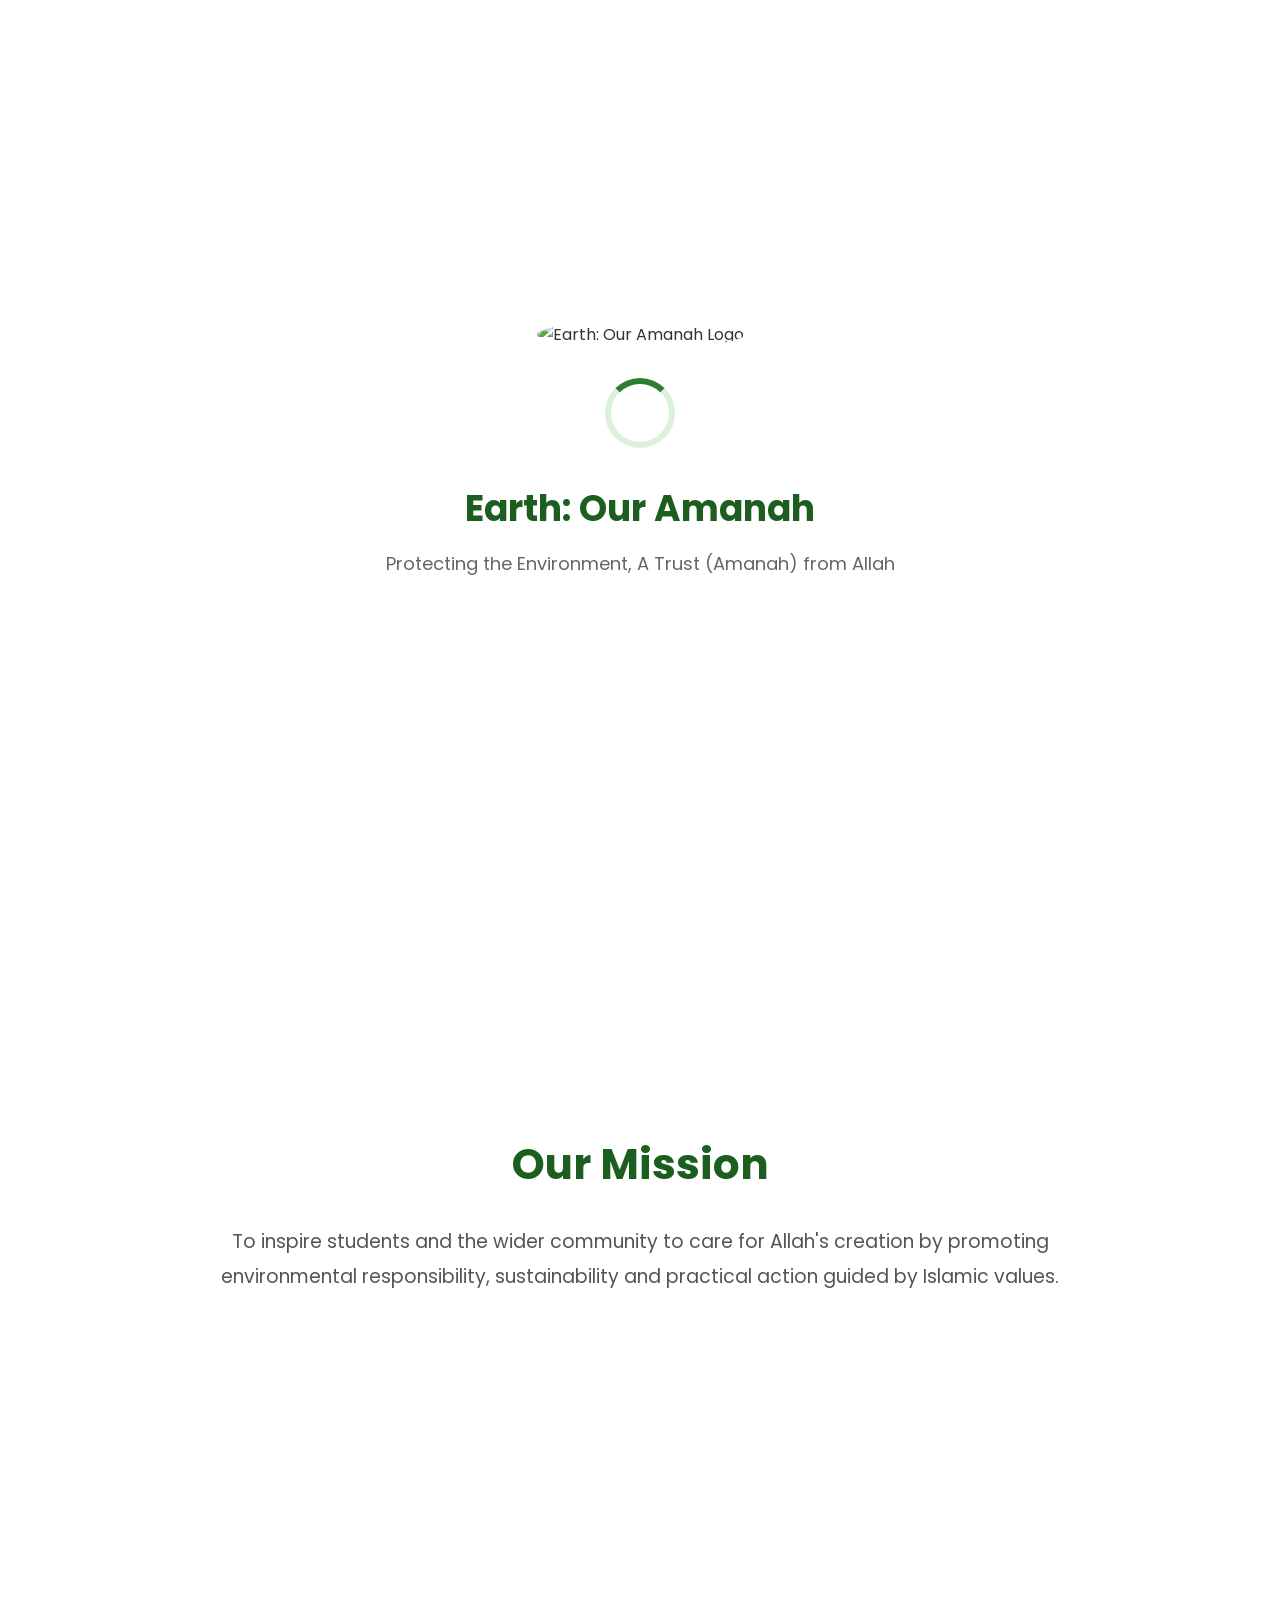
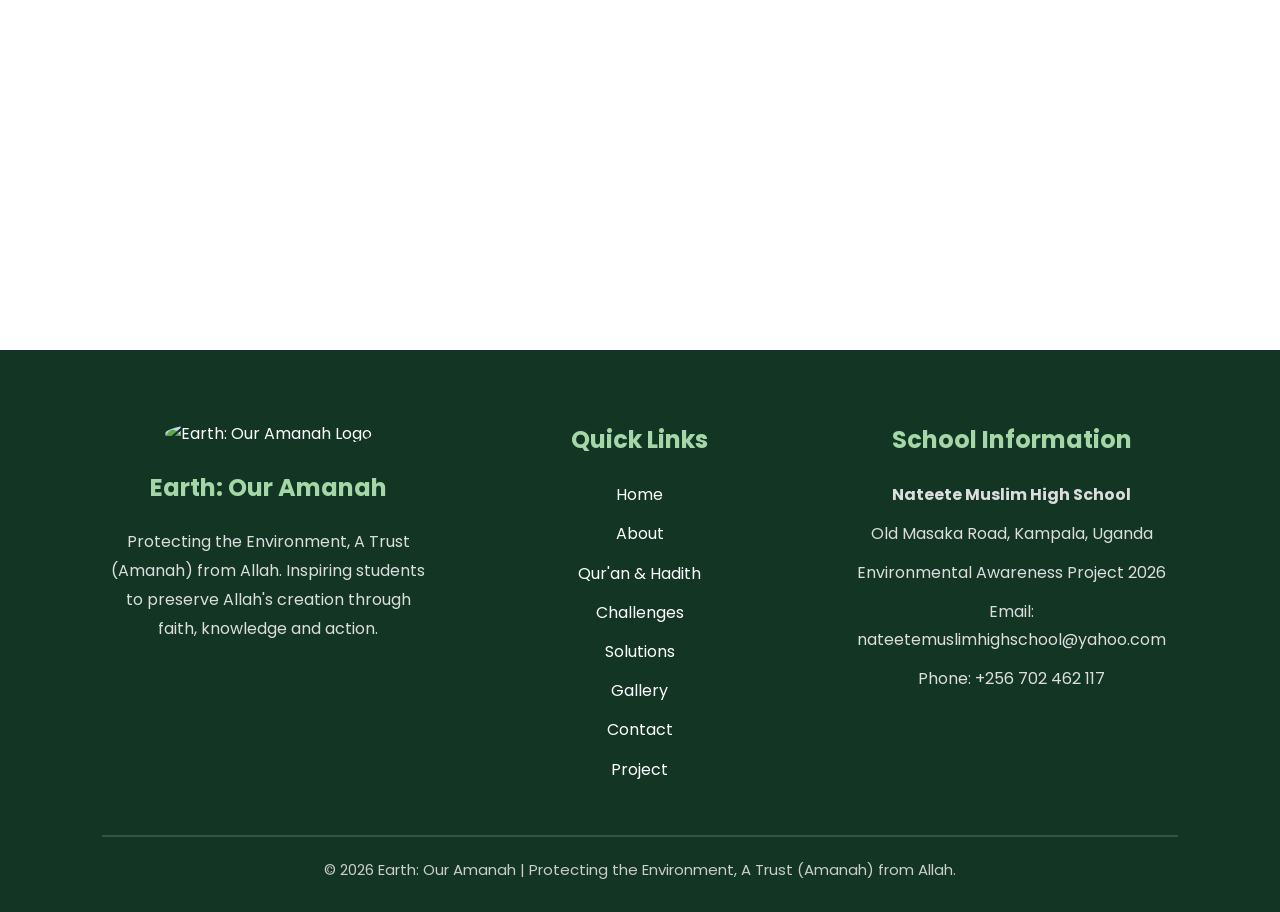
==== index.html @ 44d9da60 "Add files via upload" ====
<!DOCTYPE html>
<html lang="en">

<head>

    <meta charset="UTF-8">
    <meta name="viewport" content="width=device-width, initial-scale=1.0">

    <title>Earth: Our Amanah</title>

    <!-- Google Fonts -->

    <link rel="preconnect" href="https://fonts.googleapis.com">

    <link rel="preconnect" href="https://fonts.gstatic.com" crossorigin>

    <link href="https://fonts.googleapis.com/css2?family=Poppins:wght@300;400;500;600;700&display=swap" rel="stylesheet">

    <!-- Font Awesome -->

    <link rel="stylesheet"
        href="https://cdnjs.cloudflare.com/ajax/libs/font-awesome/6.6.0/css/all.min.css">

    <link rel="stylesheet" href="style.css">

</head>

<body>
<!-- ================= PRELOADER ================= -->

<div id="preloader">

    <div class="loader-content">

        <img src="images/logo.png"
             alt="Earth: Our Amanah Logo"
             class="loader-logo">

        <div class="loader-ring"></div>

        <h2>Earth: Our Amanah</h2>

        <p>Protecting the Environment, A Trust (Amanah) from Allah</p>

    </div>

</div>
    <!-- ================= NAVIGATION ================= -->

    <header>

        <nav class="navbar">

            <div class="logo">

               <img src="images/logo.png" alt="Logo">

                Earth: Our Amanah

            </div>
<div class="menu-toggle">

    <i class="fa-solid fa-bars"></i>

</div>
            <ul class="nav-links">

                <li><a href="index.html" class="active">Home </a></li>

                <li><a href="about.html">About</a></li>

                <li><a href="quran-hadith.html">Qur'an & Hadith</a></li>

                <li><a href="challenges.html">Challenges</a></li>

                <li><a href="solutions.html">Solutions</a></li>

                <li><a href="school.html">Our School</a></li>

                <li><a href="gallery.html">Gallery</a></li>

                <li><a href="contact.html">Contact</a></li>

                <li><a href="project.html">Project</a></li>

            </ul>

        </nav>

    </header>
<!-- ================= KNOWLEDGE BAR ================= -->

<section class="knowledge-bar">

    <div id="knowledgeText">
🌍 DID YOU KNOW?

🌱 Planting one tree can provide oxygen for several people.

☪ "And do not waste, for Allah does not love the wasteful."
(Qur'an 7:31)

♻ Recycling one aluminium can saves enough energy to power a television for hours.

        🌍 "Allah has appointed mankind as stewards (Khalifah) of the Earth."

    </div>

</section>
    <!-- ================= HERO ================= -->

    <section class="hero reveal">

        <div class="hero-content">

            <span class="badge">

                🌿 N.M.H.S S.6 2026 Protecting the Environment Project

            </span>

            <h1>

                Protecting the Environment

            </h1>

            <h2>

                A Trust (Amanah) from Allah

            </h2>

            <p>

                Discover how Islamic teachings inspire us to care for Allah's creation,
                protect nature, conserve resources and build a cleaner future for generations to come.

            </p>

            <div class="buttons">

                <a href="about.html" class="btn-primary">

                    Explore Website

                </a>

                <a href="gallery.html" class="btn-secondary">

                    View Gallery

                </a>

            </div>

        </div>

        <div class="hero-image">

            <img src="images/earth.jpg" alt="Earth Illustration">

        </div>

    </section>
<section class="mission">

    <div class="container">

        <h2>Our Mission</h2>

        <p>

            To inspire students and the wider community to care for Allah's creation by promoting environmental responsibility, sustainability and practical action guided by Islamic values.

        </p>

    </div>

</section>
<section class="theme reveal">

    <div class="theme-text">

        <h2>School Theme</h2>

        <h3>

            Protecting the Environment,

            A Trust (Amanah) from Allah

        </h3>

        <p>

            Our NAMSA Day 2026 theme reminds us that caring for the environment is both a civic responsibility and an act of worship. Through education and action, we strive to preserve Allah's creation for present and future generations.

        </p>

    </div>

    <div class="theme-image">

        <img src="images/theme.jpg" alt="School Theme">

    </div>

</section>
    <!-- ================= WELCOME ================= -->

    <section class="welcome reveal">

        <h2>

            Welcome to Earth: Our Amanah

        </h2>

        <p>

            This website has been developed to promote environmental awareness through
            the teachings of Islam. Explore practical ways to protect nature,
            understand environmental challenges and discover how every individual
            can contribute towards a healthier planet.

        </p>

    </section>

    <!-- ================= EXPLORE ================= -->

    <section class="explore reveal">

        <h2>Explore the Website</h2>

        <div class="cards">

            <a href="about.html" class="card">

                <i class="fa-solid fa-seedling"></i>

                <h3>About Amanah</h3>

                <p>Understand our responsibility as caretakers of the Earth.</p>

            </a>

            <a href="quran-hadith.html" class="card">

                <i class="fa-solid fa-book-quran"></i>

                <h3>Qur'an & Hadith</h3>

                <p>Learn what Islam teaches about protecting the environment.</p>

            </a>

            <a href="challenges.html" class="card">

                <i class="fa-solid fa-earth-africa"></i>

                <h3>Challenges</h3>

                <p>Discover today's major environmental problems.</p>

            </a>

            <a href="solutions.html" class="card">

                <i class="fa-solid fa-recycle"></i>

                <h3>Solutions</h3>

                <p>Simple actions that create a lasting impact.</p>

            </a>

            <a href="school.html" class="card">

                <i class="fa-solid fa-school"></i>

                <h3>Our School</h3>

                <p>See our environmental initiatives and activities.</p>

            </a>

            <a href="gallery.html" class="card">

                <i class="fa-solid fa-image"></i>

                <h3>Gallery</h3>

                <p>Browse photographs from environmental campaigns.</p>

            </a>

        </div>

    </section>

    <!-- ================= QUOTE ================= -->

    <section class="quote reveal">

        <blockquote>

            "And do not cause corruption upon the earth after it has been set in order."

        </blockquote>

        <span>

            — Surah Al-A'raf (7:56)

        </span>

    </section>

   <!-- ================= FOOTER ================= -->

<footer class="footer">

    <div class="footer-container">

        <!-- About -->
        <div class="footer-column">

            <img src="images/logo.png" alt="Earth: Our Amanah Logo" class="footer-logo">

            <h3>Earth: Our Amanah</h3>

            <p>
                Protecting the Environment, A Trust (Amanah) from Allah.
                Inspiring students to preserve Allah's creation through
                faith, knowledge and action.
            </p>

        </div>

        <!-- Quick Links -->
        <div class="footer-column">

            <h3>Quick Links</h3>

            <ul>

                <li><a href="index.html">Home</a></li>

                <li><a href="about.html">About</a></li>

                <li><a href="quran-hadith.html">Qur'an & Hadith</a></li>

                <li><a href="challenges.html">Challenges</a></li>

                <li><a href="solutions.html">Solutions</a></li>

                <li><a href="gallery.html">Gallery</a></li>

                <li><a href="contact.html">Contact</a></li>

                <li><a href="project.html">Project</a></li>

            </ul>

        </div>

        <!-- Contact -->
        <div class="footer-column">

            <h3>School Information</h3>

            <p><strong>Nateete Muslim High School</strong></p>

            <p>Old Masaka Road, Kampala, Uganda</p>

            <p>Environmental Awareness Project 2026</p>

            <p>Email: nateetemuslimhighschool@yahoo.com</p>

            <p>Phone: +256 702 462 117</p>

        </div>

    </div>

    <hr>

    <div class="footer-bottom">

        <p>
            © 2026 Earth: Our Amanah | Protecting the Environment, A Trust (Amanah) from Allah.
        </p>

    </div>

</footer>
<!-- ================= BACK TO TOP ================= -->

<button id="backToTop" title="Back to Top">

    <i class="fa-solid fa-arrow-up"></i>

</button>

<script src="js/main.js"></script>

</body>
</html>
---- style.css ----
html{

    scroll-behavior:smooth;

}
/* =========================
   GLOBAL SETTINGS
========================= */

*{
    margin:0;
    padding:0;
    box-sizing:border-box;
}

html{
    scroll-behavior:smooth;
}

body{
    font-family:'Poppins',sans-serif;
    background:#ffffff;
    color:#333;
    line-height:1.7;
}

/* =========================
   NAVIGATION
========================= */

.navbar{

    position:sticky;
    top:0;

    display:flex;
    justify-content:space-between;
    align-items:center;

    padding:18px 8%;

    background:#ffffff;

    box-shadow:0 4px 15px rgba(0,0,0,.08);

    z-index:1000;
}

.logo{

    font-size:28px;

    font-weight:700;

    color:#2E7D32;
}

.logo i{

    margin-right:8px;
}

.navbar ul{

    display:flex;

    list-style:none;

    gap:30px;
}

.navbar a{

    text-decoration:none;

    color:#2E7D32;

    font-weight:500;

    transition:.3s;
}

.navbar a:hover{

    color:#66BB6A;
}

/* =========================
   HERO SECTION
========================= */

.hero{

    display:flex;

    justify-content:space-between;

    align-items:center;

    padding:70px 8%;

    min-height:88vh;

    background:#F8FFF8;

}

.hero-content{

    flex:1;

    padding-right:50px;
}

.badge{

    display:inline-block;

    background:#E8F5E9;

    color:#2E7D32;

    padding:10px 20px;

    border-radius:40px;

    margin-bottom:25px;

    font-weight:600;
}

.hero h1{

    font-size:60px;

    color:#1B5E20;

    line-height:1.2;

    margin-bottom:10px;
}

.hero h2{

    color:#43A047;

    font-size:34px;

    margin-bottom:25px;
}

.hero p{

    font-size:19px;

    color:#555;

    margin-bottom:40px;
}

.buttons{

    display:flex;

    gap:20px;
}

.btn-primary{

    text-decoration:none;

    background:#2E7D32;

    color:white;

    padding:15px 35px;

    border-radius:40px;

    transition:.3s;
}

.btn-primary:hover{

    background:#1B5E20;
}

.btn-secondary{

    text-decoration:none;

    border:2px solid #2E7D32;

    color:#2E7D32;

    padding:15px 35px;

    border-radius:40px;

    transition:.3s;
}

.btn-secondary:hover{

    background:#2E7D32;

    color:white;
}

/* Hero Image */

.hero-image{

    flex:1;

    text-align:center;
}

.hero-image img{

    width:100%;

    max-width:550px;

    border-radius:20px;

    box-shadow:0 20px 40px rgba(0,0,0,.15);

    object-fit:cover;
}

/* =========================
   WELCOME
========================= */

.welcome{

    padding:90px 10%;

    text-align:center;
}

.welcome h2{

    color:#1B5E20;

    font-size:40px;

    margin-bottom:20px;
}

.welcome p{

    max-width:900px;

    margin:auto;

    font-size:18px;
}

/* =========================
   EXPLORE SECTION
========================= */

.explore{

    background:#F8FFF8;

    padding:90px 8%;
}

.explore h2{

    text-align:center;

    font-size:40px;

    color:#1B5E20;

    margin-bottom:50px;
}

.cards{

    display:grid;

    grid-template-columns:repeat(auto-fit,minmax(280px,1fr));

    gap:30px;
}

.card{

    background:white;

    text-decoration:none;

    color:#333;

    padding:35px;

    border-radius:20px;

    box-shadow:0 8px 20px rgba(0,0,0,.08);

    transition:.3s;
}

.card:hover{

    transform:translateY(-10px);
}

.card i{

    font-size:50px;

    color:#2E7D32;

    margin-bottom:20px;
}

.card h3{

    margin-bottom:15px;

    color:#1B5E20;
}

/* =========================
   QUOTE
========================= */

.quote{

    padding:80px 10%;

    text-align:center;

    background:white;
}

.quote blockquote{

    font-size:30px;

    color:#1B5E20;

    font-style:italic;

    margin-bottom:20px;
}

.quote span{

    color:#666;
}

/* =========================
   FOOTER
========================= */

footer{

    background:#1B5E20;

    color:white;

    text-align:center;

    padding:30px;
}
/* ================= MISSION ================= */

.mission{

    padding:90px 10%;

    text-align:center;

    background:white;

}

.mission h2{

    font-size:42px;

    color:#1B5E20;

    margin-bottom:25px;

}

.mission p{

    max-width:900px;

    margin:auto;

    font-size:19px;

    line-height:1.8;

    color:#555;

}
/* ==========================================
   LOGO
========================================== */

.logo{
    display:flex;
    align-items:center;
    gap:12px;
    font-size:28px;
    font-weight:700;
    color:#1B5E20;
}

.logo img{
    width:70px;
    height:65px;
    object-fit:cover;
    border-radius:70%;
}

/* ==========================================
   PAGE HEADER
========================================== */

.page-header{

    background:#F1F8E9;

    text-align:center;

    padding:80px 10%;
}

.page-header h1{

    font-size:48px;

    color:#1B5E20;

    margin-bottom:15px;
}

.page-header p{

    font-size:18px;

    color:#555;
}

/* ==========================================
   ABOUT SECTION
========================================== */

.about-story{

    display:flex;

    justify-content:space-between;

    align-items:center;

    gap:60px;

    padding:100px 8%;

    background:white;
}

.about-image{

    flex:1;
}

.about-image img{

    width:100%;

    height:500px;

    object-fit:cover;

    border-radius:20px;

    box-shadow:0 15px 35px rgba(0,0,0,.15);
}

.about-text{

    flex:1;
}

.about-text h2{

    font-size:40px;

    color:#1B5E20;

    margin-bottom:25px;
}

.about-text p{

    font-size:18px;

    line-height:1.9;

    color:#555;

    margin-bottom:20px;
}

/* ==========================================
   SCHOOL THEME
========================================== */

.theme{

    display:flex;

    justify-content:space-between;

    align-items:center;

    gap:60px;

    padding:100px 8%;

    background:#F8FFF8;
}

.theme-text{

    flex:1;
}

.theme-text h2{

    color:#2E7D32;

    font-size:24px;

    margin-bottom:15px;
}

.theme-text h3{

    font-size:42px;

    color:#1B5E20;

    line-height:1.3;

    margin-bottom:25px;
}

.theme-text p{

    font-size:18px;

    color:#555;

    line-height:1.9;
}

.theme-image{

    flex:1;
}

.theme-image img{

    width:100%;

    height:500px;

    object-fit:cover;

    border-radius:20px;

    box-shadow:0 15px 35px rgba(0,0,0,.15);
}

/* ==========================================
   RESPONSIVE DESIGN
========================================== */

@media(max-width:900px){

.about-story,
.theme{

flex-direction:column;

text-align:center;

}

.hero{

flex-direction:column;

text-align:center;

}

.hero-content{

padding-right:0;

margin-bottom:50px;

}

.navbar{

flex-direction:column;

gap:20px;

}

.navbar ul{

flex-wrap:wrap;

justify-content:center;

}

.hero h1{

font-size:45px;

}

.theme-text h3{

font-size:34px;

}

.page-header h1{

font-size:38px;

}

}
/* =====================================
   ABOUT PAGE
===================================== */

/* PAGE HEADER */

.page-header{
    background: linear-gradient(135deg, #2E7D32, #66BB6A);
    color: white;
    text-align: center;
    padding: 80px 10%;
}

.page-header h1{
    font-size: 50px;
    margin-bottom: 15px;
}

.page-header p{
    font-size: 20px;
    max-width: 700px;
    margin: auto;
    line-height: 1.8;
}

/* ABOUT STORY */

.about-story{
    display: flex;
    justify-content: space-between;
    align-items: center;
    gap: 60px;
    padding: 90px 8%;
    background: white;
}

.about-image{
    flex: 1;
}

.about-image img{
    width: 100%;
    height: 500px;
    object-fit: cover;
    border-radius: 20px;
    box-shadow: 0 15px 35px rgba(0,0,0,0.12);
}

.about-text{
    flex: 1;
}

.about-text h2{
    font-size: 40px;
    color: #1B5E20;
    margin-bottom: 25px;
}

.about-text p{
    font-size: 18px;
    color: #555;
    line-height: 1.9;
    margin-bottom: 20px;
}

/* VALUES SECTION */

.values{
    background: #F8FFF8;
    padding: 90px 8%;
}

.values h2{
    text-align: center;
    color: #1B5E20;
    font-size: 42px;
    margin-bottom: 60px;
}

.cards{
    display: grid;
    grid-template-columns: repeat(auto-fit,minmax(280px,1fr));
    gap: 30px;
}

.card{
    background: white;
    padding: 40px;
    border-radius: 20px;
    text-align: center;
    box-shadow: 0 10px 25px rgba(0,0,0,.08);
    transition: 0.4s;
}

.card:hover{
    transform: translateY(-12px);
}

.card i{
    font-size: 55px;
    color: #2E7D32;
    margin-bottom: 20px;
}

.card h3{
    color: #1B5E20;
    margin-bottom: 15px;
    font-size: 24px;
}

.card p{
    color: #666;
    line-height: 1.8;
}

/* CALL TO ACTION */

.cta{
    background: #2E7D32;
    color: white;
    text-align: center;
    padding: 80px 10%;
}

.cta h2{
    font-size: 40px;
    margin-bottom: 20px;
}

.cta p{
    font-size: 18px;
    max-width: 700px;
    margin: auto;
    margin-bottom: 30px;
    line-height: 1.8;
}

.cta a{
    display: inline-block;
    background: white;
    color: #2E7D32;
    padding: 15px 35px;
    text-decoration: none;
    border-radius: 50px;
    font-weight: 600;
    transition: .3s;
}

.cta a:hover{
    background: #F1F8E9;
}

/* FOOTER */

footer{
    background: #1B5E20;
    color: white;
    text-align: center;
    padding: 30px;
}

footer p{
    margin: 5px;
}

/* RESPONSIVE */

@media(max-width:900px){

    .about-story{
        flex-direction: column;
        text-align: center;
    }

    .page-header h1{
        font-size: 38px;
    }

    .about-text h2{
        font-size: 34px;
    }

    .values h2{
        font-size: 34px;
    }

    .cta h2{
        font-size: 32px;
    }

    .about-image img{
        height: auto;
    }
}
/* ==========================================
      QUR'AN & HADITH PAGE
========================================== */

/* HERO */

.quran-hero{

height:70vh;

background:url("../images/quran-banner.jpg") center center/cover no-repeat;

position:relative;

}

.hero-overlay{

background:rgba(27,94,32,.75);

height:100%;

display:flex;

justify-content:center;

align-items:center;

text-align:center;

padding:20px;

}

.hero-content{

max-width:900px;

color:white;

}

.hero-content h1{

font-size:60px;

margin-bottom:15px;

}

.hero-content h2{

font-size:34px;

margin-bottom:25px;

color:#C8E6C9;

}

.hero-content p{

font-size:20px;

line-height:1.8;

}

/* INTRO */

.intro-section{

display:flex;

align-items:center;

gap:60px;

padding:90px 8%;

background:white;

}

.intro-image{

flex:1;

}

.intro-image img{

width:100%;

height:500px;

object-fit:cover;

border-radius:20px;

box-shadow:0 15px 35px rgba(0,0,0,.15);

}

.intro-text{

flex:1;

}

.intro-text h2{

font-size:42px;

color:#1B5E20;

margin-bottom:25px;

}

.intro-text p{

font-size:18px;

line-height:1.9;

color:#555;

margin-bottom:20px;

}

/* QUR'AN SECTION */

.quran-section{

padding:90px 8%;

background:#F8FFF8;

}

.quran-section h2{

text-align:center;

font-size:42px;

color:#1B5E20;

margin-bottom:60px;

}

.verse-card{

background:white;

padding:40px;

margin-bottom:35px;

border-left:8px solid #2E7D32;

border-radius:18px;

box-shadow:0 12px 30px rgba(0,0,0,.08);

}

.verse-card h3{

font-size:26px;

color:#2E7D32;

margin-bottom:20px;

}

.arabic{

font-size:34px;

text-align:right;

direction:rtl;

color:#1B5E20;

line-height:2;

margin-bottom:25px;

}

.translation{

font-size:20px;

font-style:italic;

margin-bottom:20px;

color:#444;

}

.reflection{

font-size:18px;

line-height:1.9;

color:#666;

}

/* RESPONSIVE */

@media(max-width:900px){

.intro-section{

flex-direction:column;

text-align:center;

}

.hero-content h1{

font-size:42px;

}

.hero-content h2{

font-size:28px;

}

.arabic{

text-align:center;

font-size:28px;

}

}
/* ==========================================
   HADITH SECTION
========================================== */

.hadith-section{

padding:90px 8%;

background:white;

}

.hadith-section h2{

text-align:center;

font-size:42px;

color:#1B5E20;

margin-bottom:60px;

}

.hadith-card{

background:#F8FFF8;

padding:35px;

margin-bottom:30px;

border-radius:18px;

box-shadow:0 10px 25px rgba(0,0,0,.08);

border-left:8px solid #2E7D32;

}

.hadith-card h3{

color:#1B5E20;

margin-bottom:20px;

font-size:26px;

}

.hadith-text{

font-size:20px;

font-style:italic;

line-height:1.8;

margin-bottom:20px;

color:#444;

}

.source{

margin-bottom:20px;

font-weight:600;

color:#2E7D32;

}

/* ==========================================
   LESSONS
========================================== */

.lessons{

padding:90px 8%;

background:#F1F8E9;

}

.lessons h2{

text-align:center;

font-size:42px;

margin-bottom:60px;

color:#1B5E20;

}

.lesson-grid{

display:grid;

grid-template-columns:repeat(auto-fit,minmax(250px,1fr));

gap:30px;

}

.lesson{

background:white;

padding:35px;

text-align:center;

border-radius:18px;

box-shadow:0 10px 20px rgba(0,0,0,.08);

transition:.3s;

}

.lesson:hover{

transform:translateY(-10px);

}

.lesson i{

font-size:55px;

color:#2E7D32;

margin-bottom:20px;

}

.lesson h3{

margin-bottom:15px;

color:#1B5E20;

}

.lesson p{

line-height:1.8;

color:#666;

}
/* ==========================================
   ACTION SECTION
========================================== */

.action-section{

padding:90px 8%;

background:white;

}

.action-content{

text-align:center;

max-width:900px;

margin:auto;

margin-bottom:60px;

}

.action-content h2{

font-size:42px;

color:#1B5E20;

margin-bottom:20px;

}

.action-content p{

font-size:18px;

line-height:1.8;

color:#555;

}

.action-cards{

display:grid;

grid-template-columns:repeat(auto-fit,minmax(240px,1fr));

gap:30px;

}

.action-card{

background:#F8FFF8;

padding:35px;

text-align:center;

border-radius:20px;

box-shadow:0 10px 25px rgba(0,0,0,.08);

transition:.3s;

}

.action-card:hover{

transform:translateY(-10px);

}

.action-card i{

font-size:55px;

color:#2E7D32;

margin-bottom:20px;

}

.action-card h3{

margin-bottom:15px;

color:#1B5E20;

}

.action-card p{

color:#666;

line-height:1.8;

}

/* ==========================================
   GREEN PLEDGE
========================================== */

.pledge{

padding:100px 10%;

text-align:center;

background:linear-gradient(135deg,#1B5E20,#43A047);

color:white;

}

.pledge h2{

font-size:46px;

margin-bottom:20px;

}

.pledge p{

font-size:20px;

line-height:1.9;

max-width:900px;

margin:auto;

margin-bottom:40px;

}

.pledge-btn{

display:inline-block;

padding:16px 40px;

background:white;

color:#2E7D32;

text-decoration:none;

font-weight:600;

border-radius:50px;

transition:.3s;

}

.pledge-btn:hover{

background:#F1F8E9;

}

/* ==========================================
   FOOTER
========================================== */

.footer{

background:#123524;

color:white;

padding:60px 8% 30px;

}

.footer-container{

display:grid;

grid-template-columns:repeat(auto-fit,minmax(250px,1fr));

gap:40px;

margin-bottom:30px;

}

.footer h3{

margin-bottom:20px;

}

.footer ul{

list-style:none;

padding:0;

}

.footer ul li{

margin-bottom:12px;

}

.footer ul li a{

color:white;

text-decoration:none;

}

.footer ul li a:hover{

color:#A5D6A7;

}

.footer hr{

margin:30px 0;

border:1px solid rgba(255,255,255,.2);

}

.copyright{

text-align:center;

}

/* ==========================================
   MOBILE
========================================== */

@media(max-width:900px){

.action-content h2,
.pledge h2{

font-size:34px;

}

.footer{

text-align:center;

}

}
/* ===============================
   CHALLENGES PAGE
================================ */

.challenge-hero{

height:65vh;

background:url("../images/challenges-banner.jpg") center/cover no-repeat;

position:relative;

}

.challenge-intro{

padding:90px 10%;

text-align:center;

}

.challenge-intro h2{

font-size:42px;

color:#1B5E20;

margin-bottom:20px;

}

.challenge-intro p{

max-width:900px;

margin:auto;

font-size:18px;

line-height:1.8;

color:#555;

}

.challenge-grid{

display:grid;

grid-template-columns:repeat(auto-fit,minmax(320px,1fr));

gap:35px;

padding:90px 8%;

background:#F8FFF8;

}

.challenge-card{

background:white;

border-radius:20px;

overflow:hidden;

box-shadow:0 10px 30px rgba(0,0,0,.08);

transition:.3s;

}

.challenge-card:hover{

transform:translateY(-10px);

}

.challenge-card img{

width:100%;

height:240px;

object-fit:cover;

}

.challenge-card h3{

padding:25px 25px 10px;

color:#1B5E20;

}

.challenge-card p{

padding:0 25px 30px;

line-height:1.8;

color:#666;

}
/* ==========================================
   ISLAMIC MESSAGE
========================================== */

.islamic-message{

    background:#1B5E20;
    color:white;
    padding:90px 10%;
    text-align:center;

}

.message-content{

    max-width:900px;
    margin:auto;

}

.message-content h2{

    font-size:42px;
    margin-bottom:25px;

}

.message-content p{

    font-size:19px;
    line-height:1.9;
    margin-bottom:40px;

}

.message-content blockquote{

    background:rgba(255,255,255,.1);
    border-left:6px solid #81C784;
    padding:30px;
    border-radius:15px;
    font-size:22px;
    line-height:1.8;
    font-style:italic;

}

/* ==========================================
   STUDENT ACTION
========================================== */

.student-action{

    padding:90px 8%;
    background:#F8FFF8;

}

.student-action h2{

    text-align:center;
    color:#1B5E20;
    font-size:42px;
    margin-bottom:60px;

}

.action-grid{

    display:grid;
    grid-template-columns:repeat(auto-fit,minmax(250px,1fr));
    gap:30px;

}

.action-box{

    background:white;
    padding:35px;
    border-radius:20px;
    text-align:center;
    box-shadow:0 10px 25px rgba(0,0,0,.08);
    transition:.3s;

}

.action-box:hover{

    transform:translateY(-10px);

}

.action-box i{

    font-size:55px;
    color:#2E7D32;
    margin-bottom:20px;

}

.action-box h3{

    color:#1B5E20;
    margin-bottom:15px;

}

.action-box p{

    color:#666;
    line-height:1.8;

}

/* ==========================================
   RESPONSIVE
========================================== */

@media(max-width:900px){

    .message-content h2{

        font-size:34px;

    }

    .student-action h2{

        font-size:34px;

    }

    .message-content blockquote{

        font-size:18px;

    }

}
/* ==========================================
   FOOTER
========================================== */

.footer{

    background:#123524;
    color:white;
    padding:70px 8% 25px;

}

.footer-container{

    display:grid;
    grid-template-columns:repeat(auto-fit,minmax(280px,1fr));
    gap:40px;

}

.footer-column h3{

    margin-bottom:20px;
    color:#A5D6A7;
    font-size:24px;

}

.footer-column p{

    line-height:1.8;
    color:#dddddd;
    margin-bottom:10px;

}

.footer-logo{

    width:70px;
    height:70px;
    object-fit:cover;
    border-radius:50%;
    margin-bottom:20px;

}

.footer-column ul{

    list-style:none;
    padding:0;

}

.footer-column ul li{

    margin-bottom:12px;

}

.footer-column ul li a{

    color:#ffffff;
    text-decoration:none;
    transition:0.3s;

}

.footer-column ul li a:hover{

    color:#81C784;
    padding-left:8px;

}

.footer hr{

    margin:40px 0 20px;
    border:1px solid rgba(255,255,255,.15);

}

.footer-bottom{

    text-align:center;

}

.footer-bottom p{

    color:#cccccc;
    font-size:15px;

}

/* ==========================
   MOBILE
========================== */

@media(max-width:900px){

.footer{

text-align:center;

}

.footer-logo{

margin:auto;
margin-bottom:20px;

}

}
/* ==========================================
   SOLUTIONS PAGE
========================================== */

.solutions-hero{

height:65vh;

background:url("../images/solutions-banner.jpg") center/cover no-repeat;

position:relative;

}

.solutions-intro{

padding:90px 10%;

text-align:center;

background:white;

}

.solutions-intro h2{

font-size:42px;

color:#1B5E20;

margin-bottom:20px;

}

.solutions-intro p{

max-width:900px;

margin:auto;

font-size:18px;

line-height:1.8;

color:#555;

}

.solutions-grid{

display:grid;

grid-template-columns:repeat(auto-fit,minmax(320px,1fr));

gap:35px;

padding:90px 8%;

background:#F8FFF8;

}

.solution-card{

background:white;

border-radius:20px;

overflow:hidden;

box-shadow:0 10px 30px rgba(0,0,0,.08);

transition:.3s;

}

.solution-card:hover{

transform:translateY(-10px);

}

.solution-card img{

width:100%;

height:250px;

object-fit:cover;

}

.solution-content{

padding:30px;

text-align:center;

}

.solution-content i{

font-size:50px;

color:#2E7D32;

margin-bottom:20px;

}

.solution-content h3{

font-size:28px;

color:#1B5E20;

margin-bottom:15px;

}

.solution-content p{

line-height:1.8;

color:#666;

}
/* ==========================================
   DAILY ACTIONS
========================================== */

.daily-actions{

padding:90px 8%;

background:#ffffff;

}

.daily-actions h2{

text-align:center;

font-size:42px;

color:#1B5E20;

margin-bottom:60px;

}

.actions-grid{

display:grid;

grid-template-columns:repeat(auto-fit,minmax(250px,1fr));

gap:30px;

}

.daily-card{

background:#F8FFF8;

padding:35px;

border-radius:20px;

text-align:center;

box-shadow:0 10px 25px rgba(0,0,0,.08);

transition:.3s;

}

.daily-card:hover{

transform:translateY(-10px);

}

.daily-card i{

font-size:55px;

color:#2E7D32;

margin-bottom:20px;

}

.daily-card h3{

margin-bottom:15px;

color:#1B5E20;

}

.daily-card p{

line-height:1.8;

color:#666;

}

/* ==========================================
   ISLAMIC MESSAGE
========================================== */

.solution-message{

padding:90px 10%;

background:linear-gradient(135deg,#1B5E20,#2E7D32);

color:white;

text-align:center;

}

.message-box{

max-width:900px;

margin:auto;

}

.message-box h2{

font-size:42px;

margin-bottom:25px;

}

.message-box p{

font-size:19px;

line-height:1.9;

margin-bottom:35px;

}

.message-box blockquote{

background:rgba(255,255,255,.1);

padding:30px;

border-left:6px solid #A5D6A7;

border-radius:15px;

font-size:22px;

font-style:italic;

line-height:1.8;

}

/* ==========================================
   RESPONSIVE
========================================== */

@media(max-width:900px){

.daily-actions h2,

.message-box h2{

font-size:34px;

}

.message-box blockquote{

font-size:18px;

}

}
/* ==========================================
   CALL TO ACTION
========================================== */

.cta-section{

    background:linear-gradient(135deg,#2E7D32,#1B5E20);

    color:white;

    padding:100px 10%;

    text-align:center;

}

.cta-content{

    max-width:900px;

    margin:auto;

}

.cta-content h2{

    font-size:46px;

    margin-bottom:25px;

}

.cta-content p{

    font-size:20px;

    line-height:1.9;

    margin-bottom:40px;

}

.cta-buttons{

    display:flex;

    justify-content:center;

    gap:20px;

    flex-wrap:wrap;

}

.btn-primary{

    background:white;

    color:#1B5E20;

    text-decoration:none;

    padding:16px 38px;

    border-radius:50px;

    font-weight:600;

    transition:.3s;

}

.btn-primary:hover{

    background:#E8F5E9;

}

.btn-secondary{

    background:transparent;

    color:white;

    border:2px solid white;

    text-decoration:none;

    padding:16px 38px;

    border-radius:50px;

    font-weight:600;

    transition:.3s;

}

.btn-secondary:hover{

    background:white;

    color:#1B5E20;

}

/* ==========================================
   RESPONSIVE
========================================== */

@media(max-width:900px){

.cta-content h2{

font-size:36px;

}

.cta-content p{

font-size:18px;

}

.cta-buttons{

flex-direction:column;

align-items:center;

}

}
/* ==========================================
   OUR SCHOOL PAGE
========================================== */

.school-hero{

height:70vh;

background:url("../images/school-banner.jpg") center/cover no-repeat;

position:relative;

}

.school-about{

display:flex;

align-items:center;

gap:60px;

padding:90px 8%;

background:white;

}

.school-image{

flex:1;

}

.school-image img{

width:100%;

height:500px;

object-fit:cover;

border-radius:20px;

box-shadow:0 15px 35px rgba(0,0,0,.15);

}

.school-text{

flex:1;

}

.school-text h2{

font-size:42px;

color:#1B5E20;

margin-bottom:25px;

}

.school-text p{

font-size:18px;

line-height:1.9;

margin-bottom:20px;

color:#555;

}

.vision-mission{

padding:90px 8%;

background:#F8FFF8;

display:grid;

grid-template-columns:repeat(auto-fit,minmax(300px,1fr));

gap:35px;

}

.vision-card{

background:white;

padding:40px;

text-align:center;

border-radius:20px;

box-shadow:0 10px 30px rgba(0,0,0,.08);

transition:.3s;

}

.vision-card:hover{

transform:translateY(-10px);

}

.vision-card i{

font-size:60px;

color:#2E7D32;

margin-bottom:20px;

}

.vision-card h3{

font-size:30px;

margin-bottom:15px;

color:#1B5E20;

}

.vision-card p{

line-height:1.8;

color:#666;

}

@media(max-width:900px){

.school-about{

flex-direction:column;

text-align:center;

}

.school-text h2{

font-size:34px;

}

}
/* ==========================================
   ENVIRONMENTAL COMMITMENT
========================================== */

.environment-section{

padding:90px 8%;
background:#ffffff;

}

.environment-section h2{

text-align:center;
font-size:42px;
color:#1B5E20;
margin-bottom:20px;

}

.section-intro{

max-width:900px;
margin:0 auto 60px;
text-align:center;
font-size:18px;
line-height:1.8;
color:#555;

}

.environment-grid{

display:grid;
grid-template-columns:repeat(auto-fit,minmax(320px,1fr));
gap:35px;

}

.environment-card{

background:#F8FFF8;
border-radius:20px;
overflow:hidden;
box-shadow:0 10px 25px rgba(0,0,0,.08);
transition:.3s;

}

.environment-card:hover{

transform:translateY(-10px);

}

.environment-card img{

width:100%;
height:230px;
object-fit:cover;

}

.environment-card i{

display:block;
text-align:center;
font-size:50px;
color:#2E7D32;
margin:25px 0 15px;

}

.environment-card h3{

text-align:center;
color:#1B5E20;
margin-bottom:15px;

}

.environment-card p{

padding:0 25px 30px;
text-align:center;
line-height:1.8;
color:#666;

}

/* ==========================================
   CORE VALUES
========================================== */

.values-section{

padding:90px 8%;
background:#F1F8E9;

}

.values-section h2{

text-align:center;
font-size:42px;
color:#1B5E20;
margin-bottom:60px;

}

.values-grid{

display:grid;
grid-template-columns:repeat(auto-fit,minmax(250px,1fr));
gap:30px;

}

.value-box{

background:white;
padding:35px;
border-radius:20px;
text-align:center;
box-shadow:0 10px 20px rgba(0,0,0,.08);

}

.value-box i{

font-size:55px;
color:#2E7D32;
margin-bottom:20px;

}

.value-box h3{

margin-bottom:15px;
color:#1B5E20;

}

.value-box p{

line-height:1.8;
color:#666;

}

/* ==========================================
   QUR'AN REMINDER
========================================== */

.school-verse{

padding:90px 10%;
background:linear-gradient(135deg,#1B5E20,#2E7D32);
color:white;
text-align:center;

}

.verse-container{

max-width:900px;
margin:auto;

}

.verse-container h2{

font-size:42px;
margin-bottom:30px;

}

.verse-container blockquote{

font-size:28px;
font-style:italic;
line-height:1.8;
margin-bottom:20px;

}

.verse-container p{

font-size:20px;

}
/* ==========================================
   SCHOOL LOCATION
========================================== */

.school-location{

display:flex;

align-items:center;

gap:60px;

padding:90px 8%;

background:white;

}

.location-text{

flex:1;

}

.location-text h2{

font-size:42px;

color:#1B5E20;

margin-bottom:25px;

}

.location-text p{

font-size:18px;

line-height:1.9;

color:#555;

margin-bottom:20px;

}

.location-details{

margin-top:30px;

}

.location-details p{

font-size:18px;

margin-bottom:18px;

}

.location-details i{

color:#2E7D32;

margin-right:12px;

font-size:22px;

}

.location-image{

flex:1;

}

.location-image img{

width:100%;

height:450px;

object-fit:cover;

border-radius:20px;

box-shadow:0 15px 35px rgba(0,0,0,.15);

}

/* ==========================================
   CALL TO ACTION
========================================== */

.school-cta{

padding:100px 10%;

text-align:center;

background:linear-gradient(135deg,#2E7D32,#1B5E20);

color:white;

}

.school-cta h2{

font-size:44px;

margin-bottom:20px;

}

.school-cta p{

font-size:20px;

line-height:1.9;

max-width:900px;

margin:auto;

margin-bottom:40px;

}

.school-btn{

display:inline-block;

padding:16px 42px;

background:white;

color:#1B5E20;

text-decoration:none;

font-weight:600;

border-radius:50px;

transition:.3s;

}

.school-btn:hover{

background:#E8F5E9;

}

/* ==========================================
   RESPONSIVE
========================================== */

@media(max-width:900px){

.school-location{

flex-direction:column;

text-align:center;

}

.location-text h2{

font-size:34px;

}

.school-cta h2{

font-size:34px;

}

.location-image img{

height:300px;

}

}
/*==================================
GALLERY PAGE
==================================*/

.gallery-hero{

height:65vh;

background:url("../images/gallery-banner.jpg") center/cover no-repeat;

position:relative;

}

.gallery-intro{

padding:90px 10%;

text-align:center;

}

.gallery-intro h2{

font-size:42px;

color:#1B5E20;

margin-bottom:20px;

}

.gallery-intro p{

font-size:18px;

line-height:1.8;

max-width:850px;

margin:auto;

color:#555;

}

.gallery-section{

padding:90px 8%;

background:#F8FFF8;

}

.gallery-grid{

display:grid;

grid-template-columns:repeat(auto-fit,minmax(330px,1fr));

gap:35px;

}

.gallery-card{

background:white;

border-radius:20px;

overflow:hidden;

box-shadow:0 10px 25px rgba(0,0,0,.08);

transition:.4s;

}

.gallery-card:hover{

transform:translateY(-10px);

}

.gallery-card img{

width:100%;

height:260px;

object-fit:cover;

transition:.4s;

}

.gallery-card:hover img{

transform:scale(1.08);

}

.gallery-text{

padding:25px;

text-align:center;

}

.gallery-text h3{

color:#1B5E20;

margin-bottom:15px;

font-size:26px;

}

.gallery-text p{

line-height:1.8;

color:#666;

}
/*==================================
PHOTO MESSAGE
==================================*/

.photo-message{

padding:90px 10%;

background:white;

text-align:center;

}

.photo-content{

max-width:900px;

margin:auto;

}

.photo-content h2{

font-size:42px;

color:#1B5E20;

margin-bottom:25px;

}

.photo-content p{

font-size:19px;

line-height:1.9;

color:#555;

}

/*==================================
GALLERY CTA
==================================*/

.gallery-cta{

padding:100px 10%;

text-align:center;

background:linear-gradient(135deg,#2E7D32,#1B5E20);

color:white;

}

.gallery-cta h2{

font-size:44px;

margin-bottom:20px;

}

.gallery-cta p{

font-size:20px;

line-height:1.9;

max-width:900px;

margin:auto;

margin-bottom:40px;

}

.gallery-btn{

display:inline-block;

padding:16px 40px;

background:white;

color:#1B5E20;

text-decoration:none;

font-weight:600;

border-radius:50px;

transition:.3s;

}

.gallery-btn:hover{

background:#E8F5E9;

}

/*==================================
RESPONSIVE
==================================*/

@media(max-width:900px){

.photo-content h2{

font-size:34px;

}

.gallery-cta h2{

font-size:34px;

}

.gallery-cta p{

font-size:18px;

}

}
/*==================================
CONTACT PAGE
==================================*/

.contact-hero{

height:65vh;

background:url("../images/contact-banner.jpg") center/cover no-repeat;

position:relative;

}

.contact-section{

display:grid;

grid-template-columns:1fr 1fr;

gap:60px;

padding:90px 8%;

background:#F8FFF8;

}

.contact-info h2,
.contact-form h2{

font-size:40px;

color:#1B5E20;

margin-bottom:20px;

}

.contact-info p{

line-height:1.8;

color:#555;

margin-bottom:30px;

}

.info-box{

display:flex;

align-items:flex-start;

margin-bottom:30px;

}

.info-box i{

font-size:28px;

color:#2E7D32;

margin-right:20px;

margin-top:5px;

}

.info-box h3{

margin-bottom:8px;

color:#1B5E20;

}

.contact-form{

background:white;

padding:40px;

border-radius:20px;

box-shadow:0 10px 25px rgba(0,0,0,.08);

}

.contact-form input,
.contact-form textarea{

width:100%;

padding:15px;

margin-bottom:20px;

border:1px solid #ccc;

border-radius:10px;

font-size:16px;

font-family:'Poppins',sans-serif;

}

.contact-form input:focus,
.contact-form textarea:focus{

outline:none;

border:2px solid #2E7D32;

}

.contact-form button{

width:100%;

padding:16px;

background:#2E7D32;

color:white;

border:none;

border-radius:10px;

font-size:18px;

cursor:pointer;

transition:.3s;

}

.contact-form button:hover{

background:#1B5E20;

}

@media(max-width:900px){

.contact-section{

grid-template-columns:1fr;

}

}
/* ==========================================
   MAP SECTION
========================================== */

.map-section{

    padding:90px 8%;
    text-align:center;
    background:#ffffff;

}

.map-section h2{

    font-size:42px;
    color:#1B5E20;
    margin-bottom:20px;

}

.map-section p{

    max-width:800px;
    margin:0 auto 40px;
    line-height:1.8;
    color:#555;

}

.map-container{

    max-width:1000px;
    margin:auto;

}

.map-container img{

    width:100%;
    height:500px;
    object-fit:cover;
    border-radius:20px;
    box-shadow:0 15px 35px rgba(0,0,0,.15);

}

/* ==========================================
   FINAL MESSAGE
========================================== */

.final-message{

    background:linear-gradient(135deg,#1B5E20,#2E7D32);
    color:white;
    text-align:center;
    padding:100px 10%;

}

.final-content{

    max-width:900px;
    margin:auto;

}

.final-content h2{

    font-size:46px;
    margin-bottom:25px;

}

.final-content p{

    font-size:20px;
    line-height:1.9;
    margin-bottom:40px;

}

.home-btn{

    display:inline-block;
    background:white;
    color:#1B5E20;
    padding:16px 40px;
    text-decoration:none;
    border-radius:50px;
    font-weight:600;
    transition:.3s;

}

.home-btn:hover{

    background:#E8F5E9;

}

/* ==========================================
   RESPONSIVE
========================================== */

@media(max-width:900px){

.map-section h2{

font-size:34px;

}

.final-content h2{

font-size:34px;

}

.final-content p{

font-size:18px;

}

.map-container img{

height:300px;

}

}
/*==================================
GOOGLE MAP
==================================*/

.map-section{

    padding:90px 8%;
    background:#ffffff;
    text-align:center;

}

.map-section h2{

    font-size:42px;
    color:#1B5E20;
    margin-bottom:20px;

}

.map-section p{

    max-width:850px;
    margin:0 auto 40px;
    font-size:18px;
    line-height:1.8;
    color:#555;

}

.map-container{

    width:100%;
    max-width:1100px;
    margin:auto;
    border-radius:20px;
    overflow:hidden;
    box-shadow:0 15px 35px rgba(0,0,0,.15);

}

.map-container iframe{

    width:100%;
    height:500px;
    border:0;

}

@media(max-width:900px){

    .map-container iframe{

        height:350px;

    }

}
/*==================================
STICKY NAVBAR
==================================*/

header{

    position:sticky;

    top:0;

    width:100%;

    z-index:1000;

    background:#ffffff;

    box-shadow:0 3px 15px rgba(0,0,0,.08);

}

.navbar{

    display:flex;

    justify-content:space-between;

    align-items:center;

    padding:15px 8%;

}

.logo{

    display:flex;

    align-items:center;

    gap:12px;

}

.logo img{

    width:55px;

    height:55px;

    border-radius:50%;

}

.logo span{

    font-size:24px;

    font-weight:700;

    color:#1B5E20;

}

.nav-links{

    display:flex;

    list-style:none;

    gap:30px;

}

.nav-links li{

    list-style:none;

}

.nav-links a{

    text-decoration:none;

    color:#333;

    font-weight:600;

    transition:.3s;

}

.nav-links a:hover,

.nav-links a.active{

    color:#2E7D32;

}

.menu-toggle{

    display:none;

    font-size:30px;

    color:#1B5E20;

    cursor:pointer;

}
/*==================================
MOBILE MENU
==================================*/

@media(max-width:900px){

.menu-toggle{

display:block;

}

.nav-links{

position:absolute;

top:85px;

left:-100%;

width:100%;

background:white;

flex-direction:column;

padding:30px 0;

text-align:center;

transition:.4s;

box-shadow:0 10px 20px rgba(0,0,0,.08);

}

.nav-links.active{

left:0;

}

.nav-links li{

margin:18px 0;

}

}
/*==================================
SCROLL REVEAL ANIMATION
==================================*/

.reveal{

    opacity:0;

    transform:translateY(80px);

    transition:all 0.9s ease;

}

.reveal.active{

    opacity:1;

    transform:translateY(0);

}
.solution-card:nth-child(1),
.gallery-card:nth-child(1),
.environment-card:nth-child(1){

    transition-delay:.1s;

}

.solution-card:nth-child(2),
.gallery-card:nth-child(2),
.environment-card:nth-child(2){

    transition-delay:.25s;

}

.solution-card:nth-child(3),
.gallery-card:nth-child(3),
.environment-card:nth-child(3){

    transition-delay:.4s;

}

.solution-card:nth-child(4),
.gallery-card:nth-child(4),
.environment-card:nth-child(4){

    transition-delay:.55s;

}

.solution-card:nth-child(5),
.gallery-card:nth-child(5){

    transition-delay:.7s;

}

.solution-card:nth-child(6),
.gallery-card:nth-child(6){

    transition-delay:.85s;

}
/*==================================
BACK TO TOP BUTTON
==================================*/

#backToTop{

    position:fixed;

    bottom:30px;

    right:30px;

    width:55px;

    height:55px;

    border:none;

    border-radius:50%;

    background:#2E7D32;

    color:white;

    font-size:22px;

    cursor:pointer;

    display:none;

    justify-content:center;

    align-items:center;

    box-shadow:0 8px 20px rgba(0,0,0,.25);

    transition:all .3s ease;

    z-index:9999;

}

#backToTop:hover{

    background:#1B5E20;

    transform:translateY(-6px) scale(1.08);

}

#backToTop.show{

    display:flex;

    animation:fadeIn .4s ease;

}

@keyframes fadeIn{

    from{

        opacity:0;

        transform:translateY(20px);

    }

    to{

        opacity:1;

        transform:translateY(0);

    }

}
/*==================================
PRELOADER
==================================*/

#preloader{

    position:fixed;

    top:0;
    left:0;

    width:100%;
    height:100vh;

    background:#ffffff;

    display:flex;
    justify-content:center;
    align-items:center;

    z-index:99999;

    transition:opacity .8s ease, visibility .8s ease;

}

#preloader.hide{

    opacity:0;
    visibility:hidden;

}

.loader-content{

    text-align:center;

}

.loader-logo{

    width:120px;
    height:120px;
    border-radius:50%;
    margin-bottom:30px;

}

.loader-ring{

    width:70px;
    height:70px;

    margin:0 auto 30px;

    border:6px solid #d9f2d9;

    border-top:6px solid #2E7D32;

    border-radius:50%;

    animation:spin 1s linear infinite;

}

.loader-content h2{

    color:#1B5E20;

    font-size:36px;

    margin-bottom:10px;

}

.loader-content p{

    color:#666;

    font-size:18px;

}

@keyframes spin{

    from{

        transform:rotate(0deg);

    }

    to{

        transform:rotate(360deg);

    }

}
body{

    animation:pageFade .8s ease;

}

@keyframes pageFade{

    from{

        opacity:0;

    }

    to{

        opacity:1;

    }

}
/*==================================
KNOWLEDGE BAR
==================================*/

.knowledge-bar{

    background:#1B5E20;

    color:white;

    padding:15px;

    text-align:center;

    overflow:hidden;

    font-size:18px;

    font-weight:500;

}

#knowledgeText{

    animation:fadeText 1s ease;

}

@keyframes fadeText{

    from{

        opacity:0;

        transform:translateY(10px);

    }

    to{

        opacity:1;

        transform:translateY(0);

    }

}
/*==================================
PROJECT PAGE
==================================*/

.project-hero{

height:60vh;

background:linear-gradient(rgba(27,94,32,.75),rgba(27,94,32,.75)),
url("../images/project-banner.jpg") center/cover;

display:flex;

justify-content:center;

align-items:center;

color:white;

text-align:center;

}

.project-section{

padding:90px 8%;

background:#F5FFF5;

display:grid;

grid-template-columns:repeat(auto-fit,minmax(320px,1fr));

gap:35px;

}

.project-card{

background:white;

padding:35px;

border-radius:18px;

box-shadow:0 10px 25px rgba(0,0,0,.08);

transition:.3s;

border-top:5px solid #2E7D32;

}

.project-card:hover{

transform:translateY(-8px);

}

.project-card h2{

color:#1B5E20;

margin-bottom:20px;

font-size:24px;

}

.project-card h2 i{

margin-right:10px;

}

.project-card p{

font-size:18px;

line-height:1.8;

color:#555;

}
/*==================================
DEVELOPER CARD
==================================*/

.developer-card{

    text-align:center;

}

.developer-photo{

    width:180px;

    height:180px;

    border-radius:50%;

    object-fit:cover;

    border:6px solid #548658;

    box-shadow:0 10px 25px rgba(0,0,0,.15);

    margin-bottom:25px;

    transition:.4s;

}

.developer-photo:hover{

    transform:scale(1.06);

    box-shadow:0 18px 35px rgba(0,0,0,.2);

}

.developer-card h3{

    color:#1B5E20;

    font-size:28px;

    margin-top:10px;

}

.developer-title{

    color:#548658;

    font-size:18px;

    font-weight:600;

    margin-bottom:20px;

}

.theme-text{

    margin-top:15px;

    color:#1B5E20;

    font-size:18px;

    line-height:1.8;

}
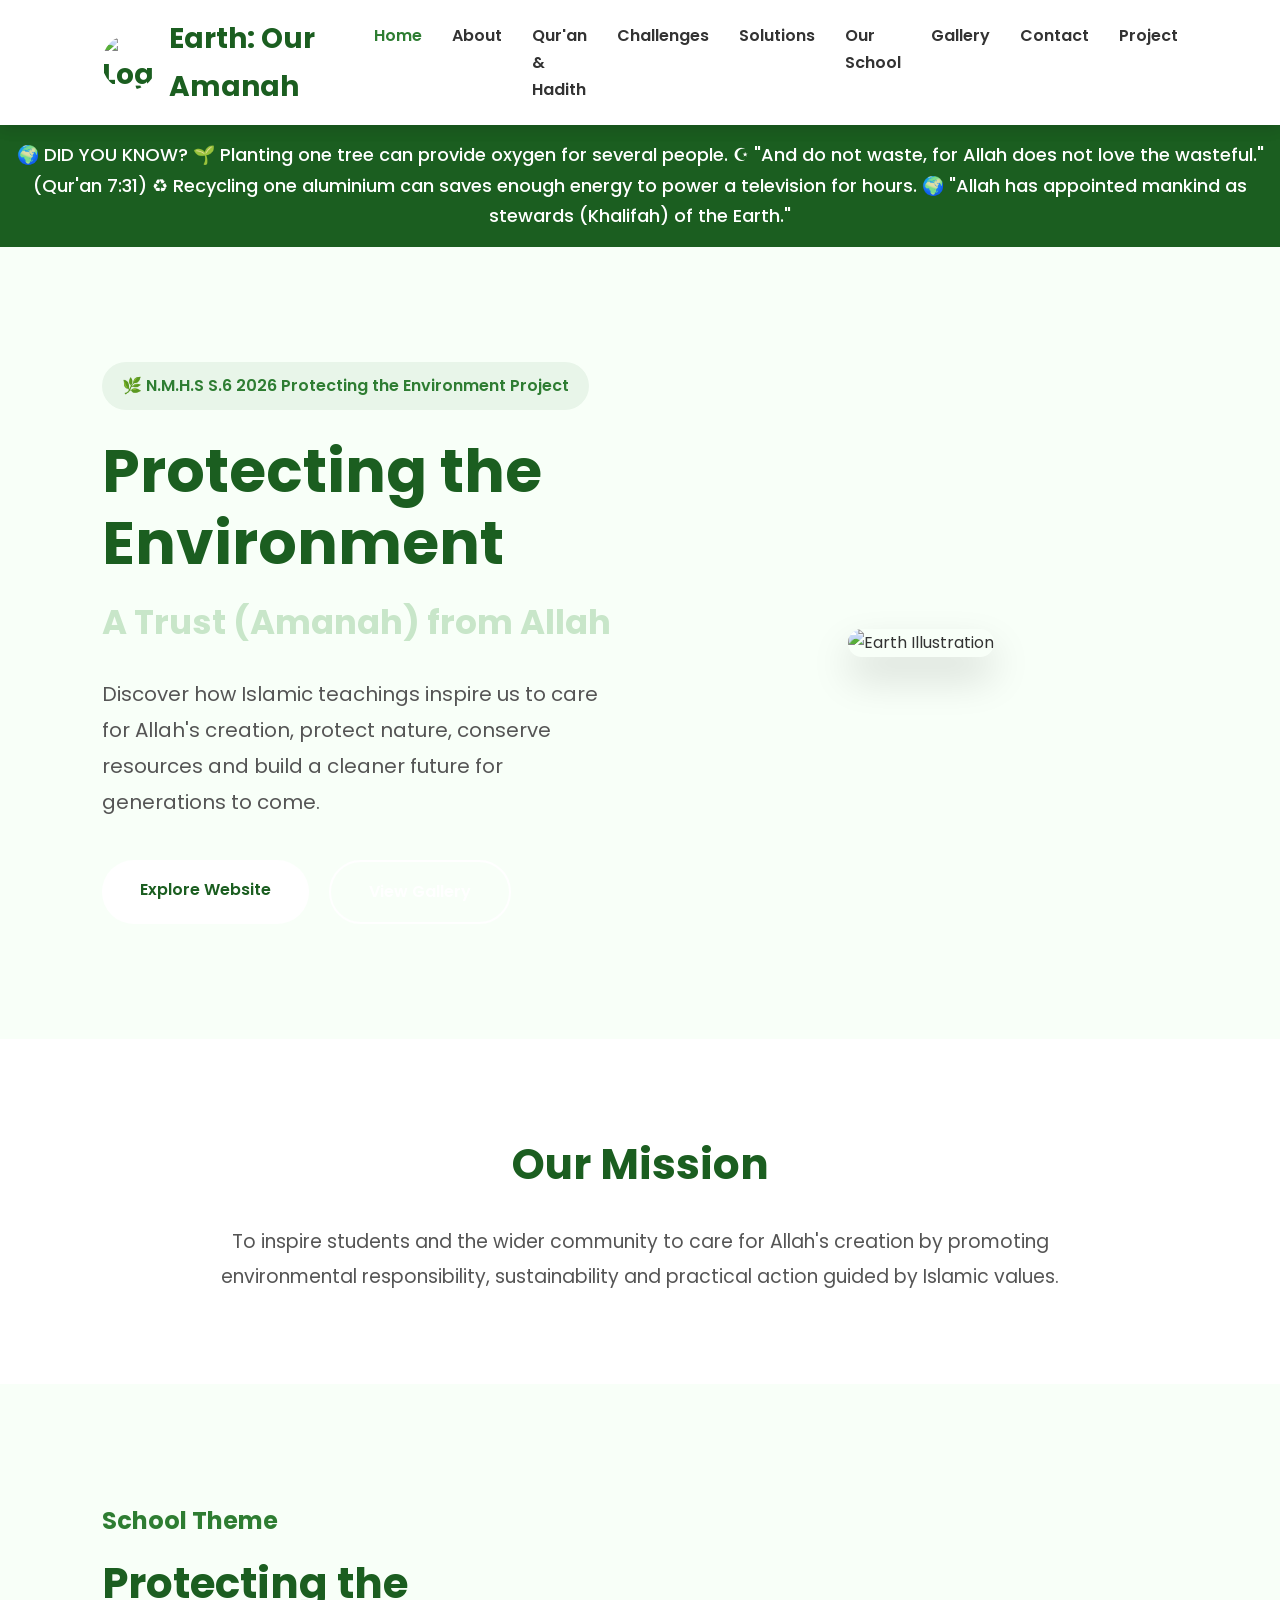
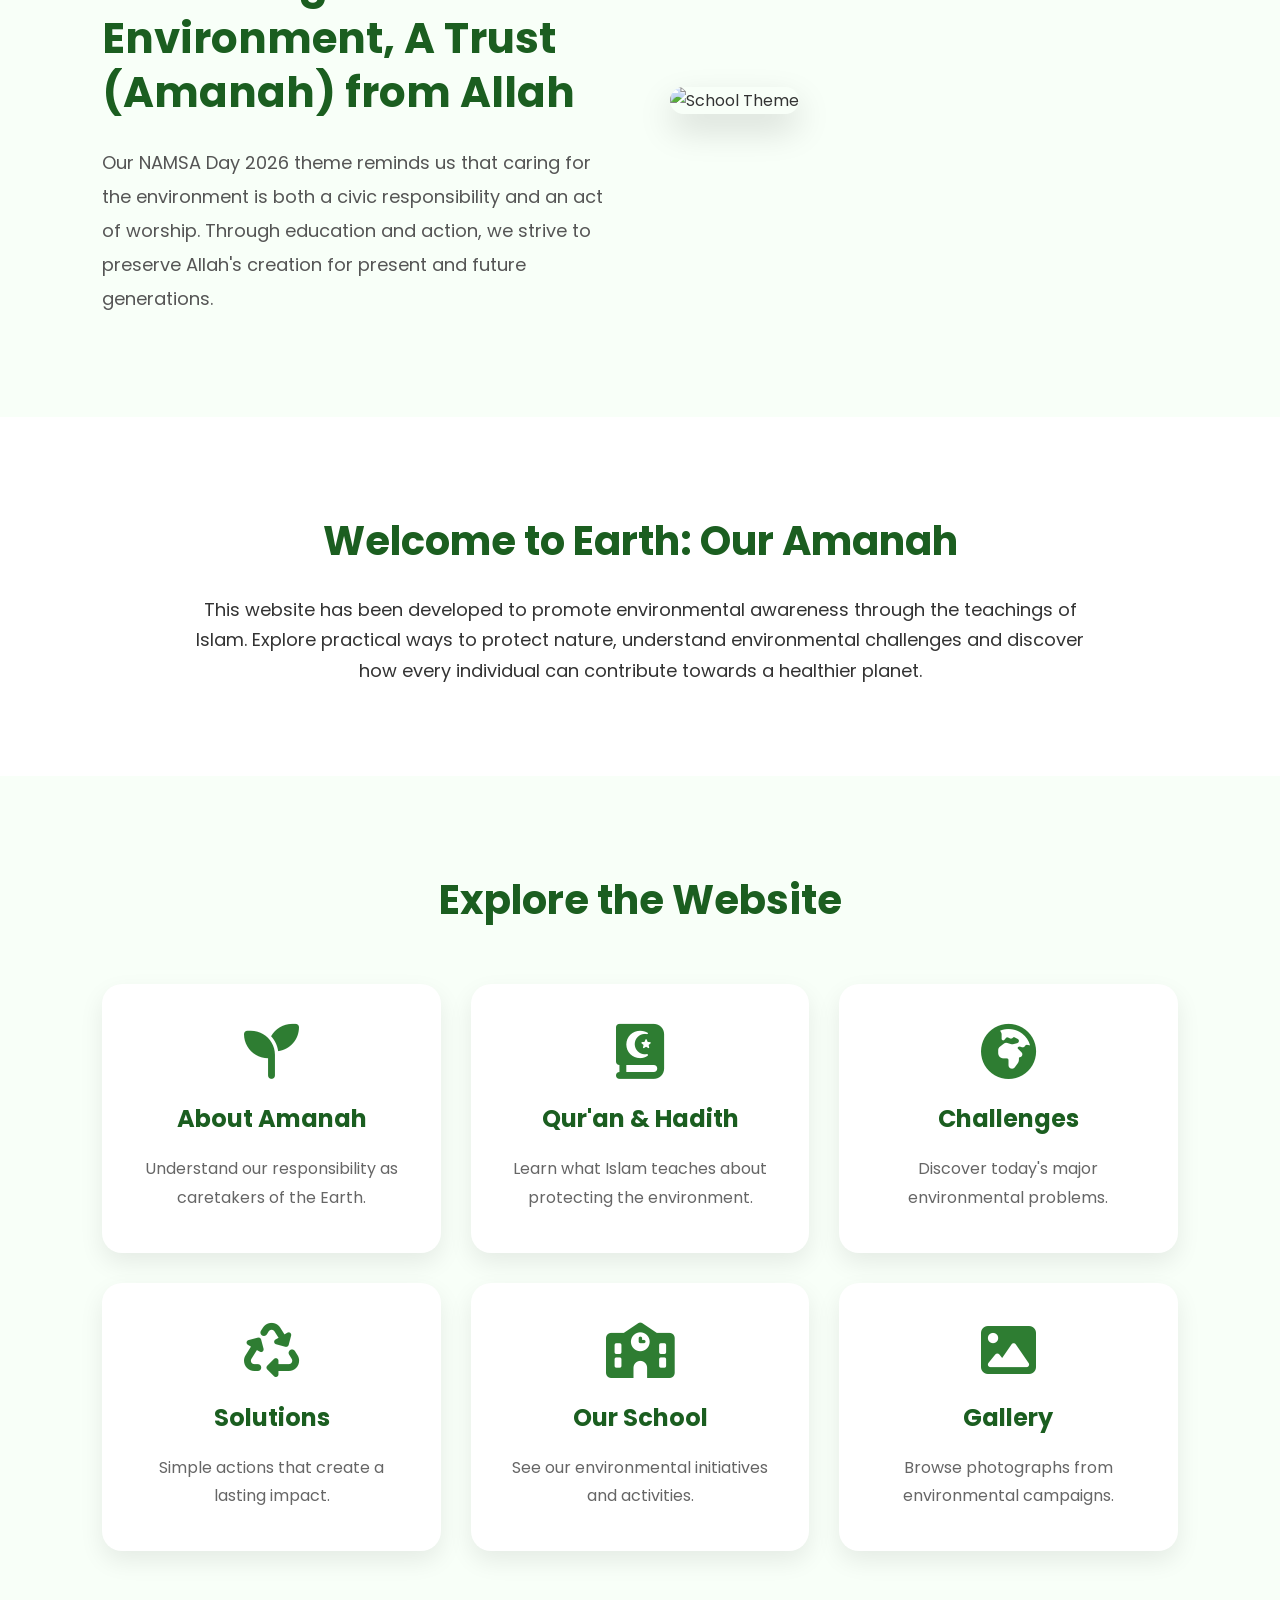
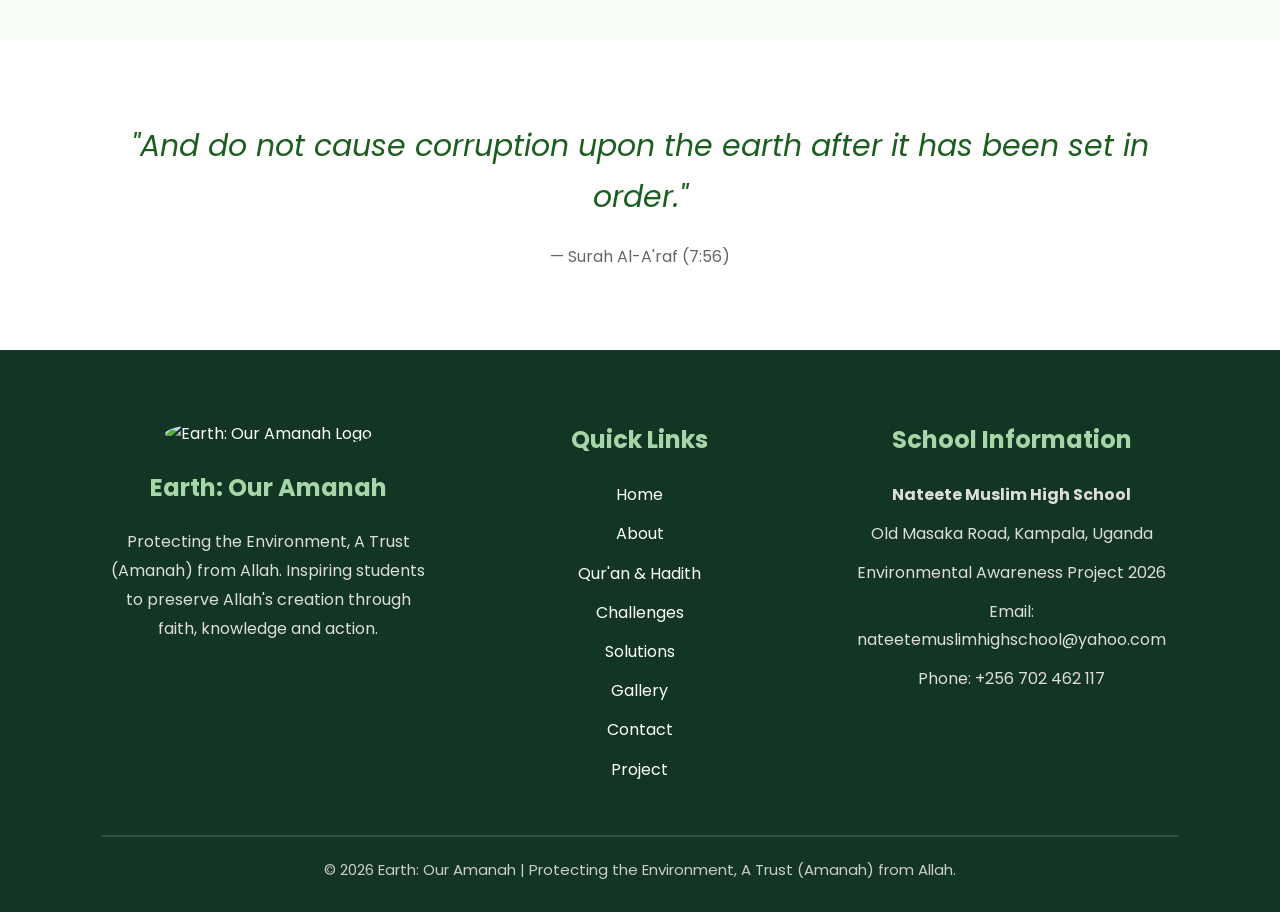
==== commit da469319: "Fix HTML encoding issues in index.html" ====
--- a/index.html
+++ b/index.html
@@ -404,7 +404,7 @@
 
 </button>
 
-<script src="js/main.js"></script>
+<script src="main.js"></script>
 
 </body>
-</html>+</html>
